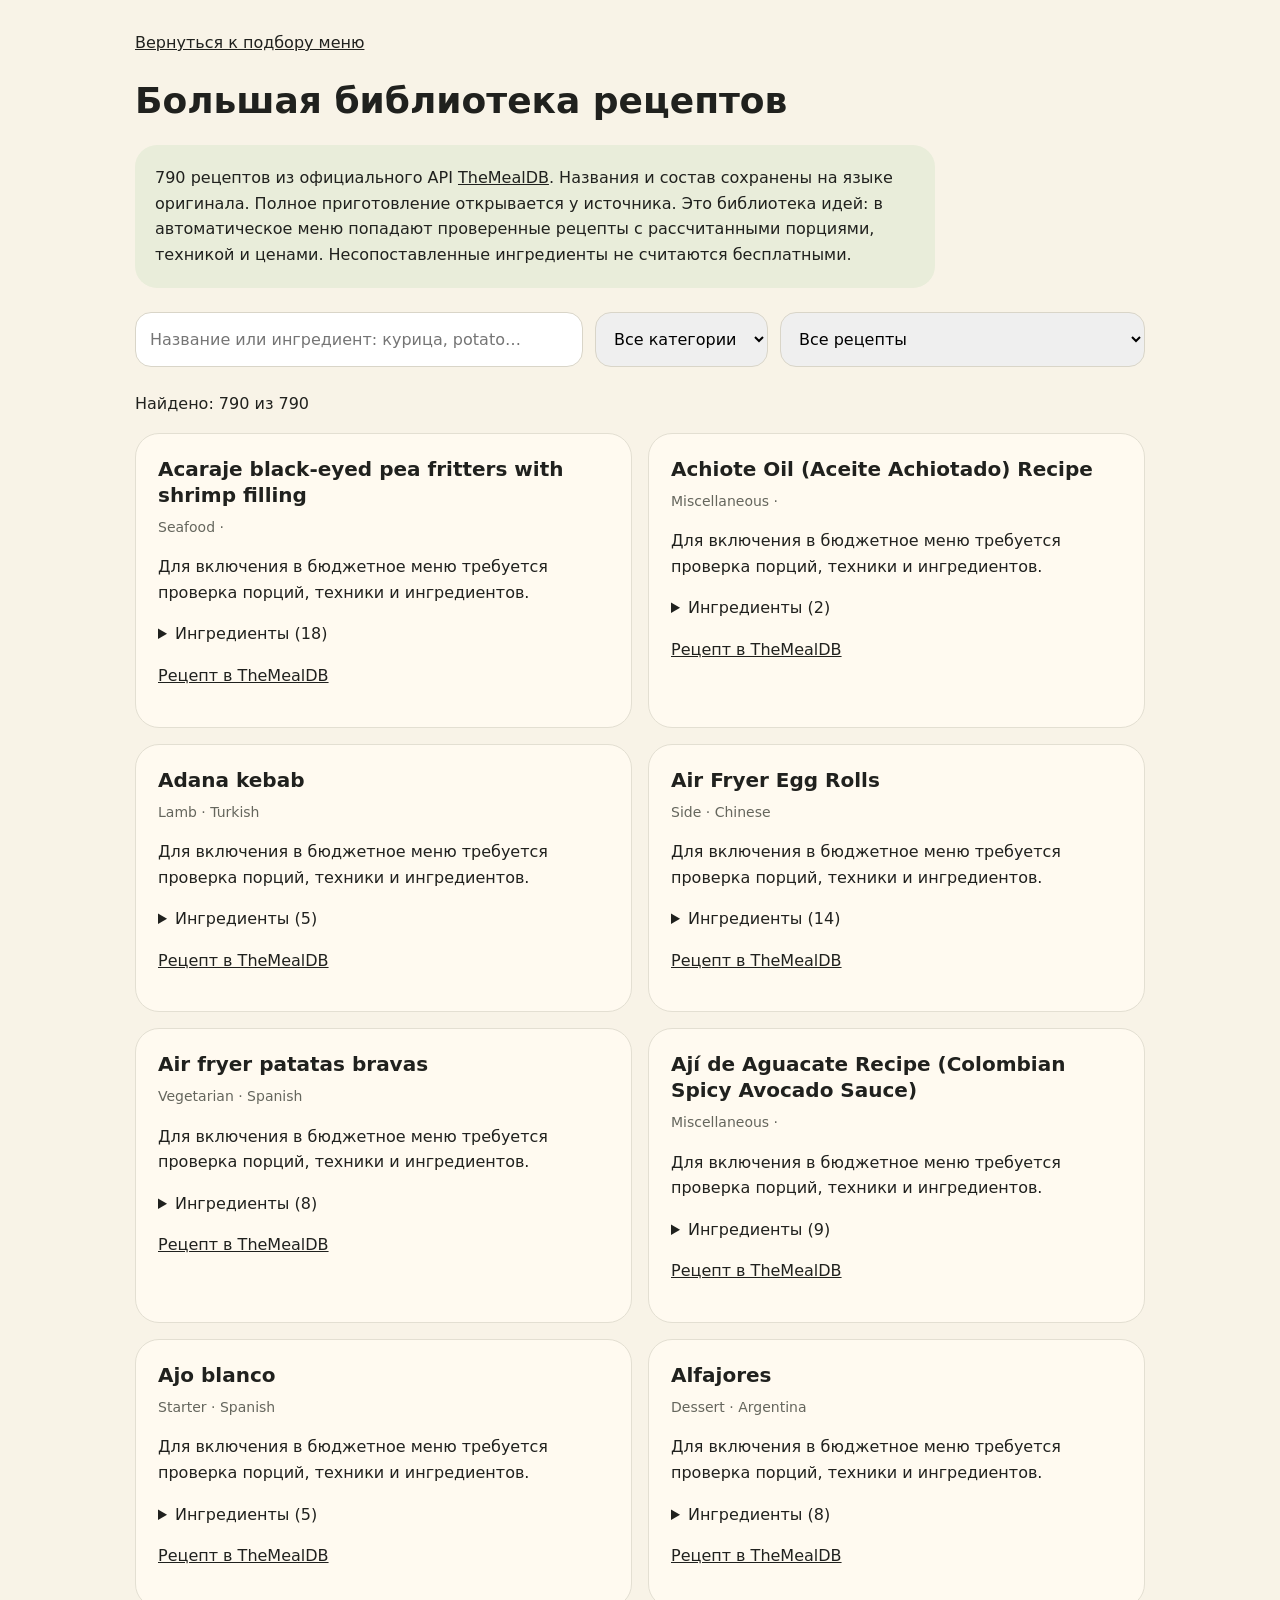
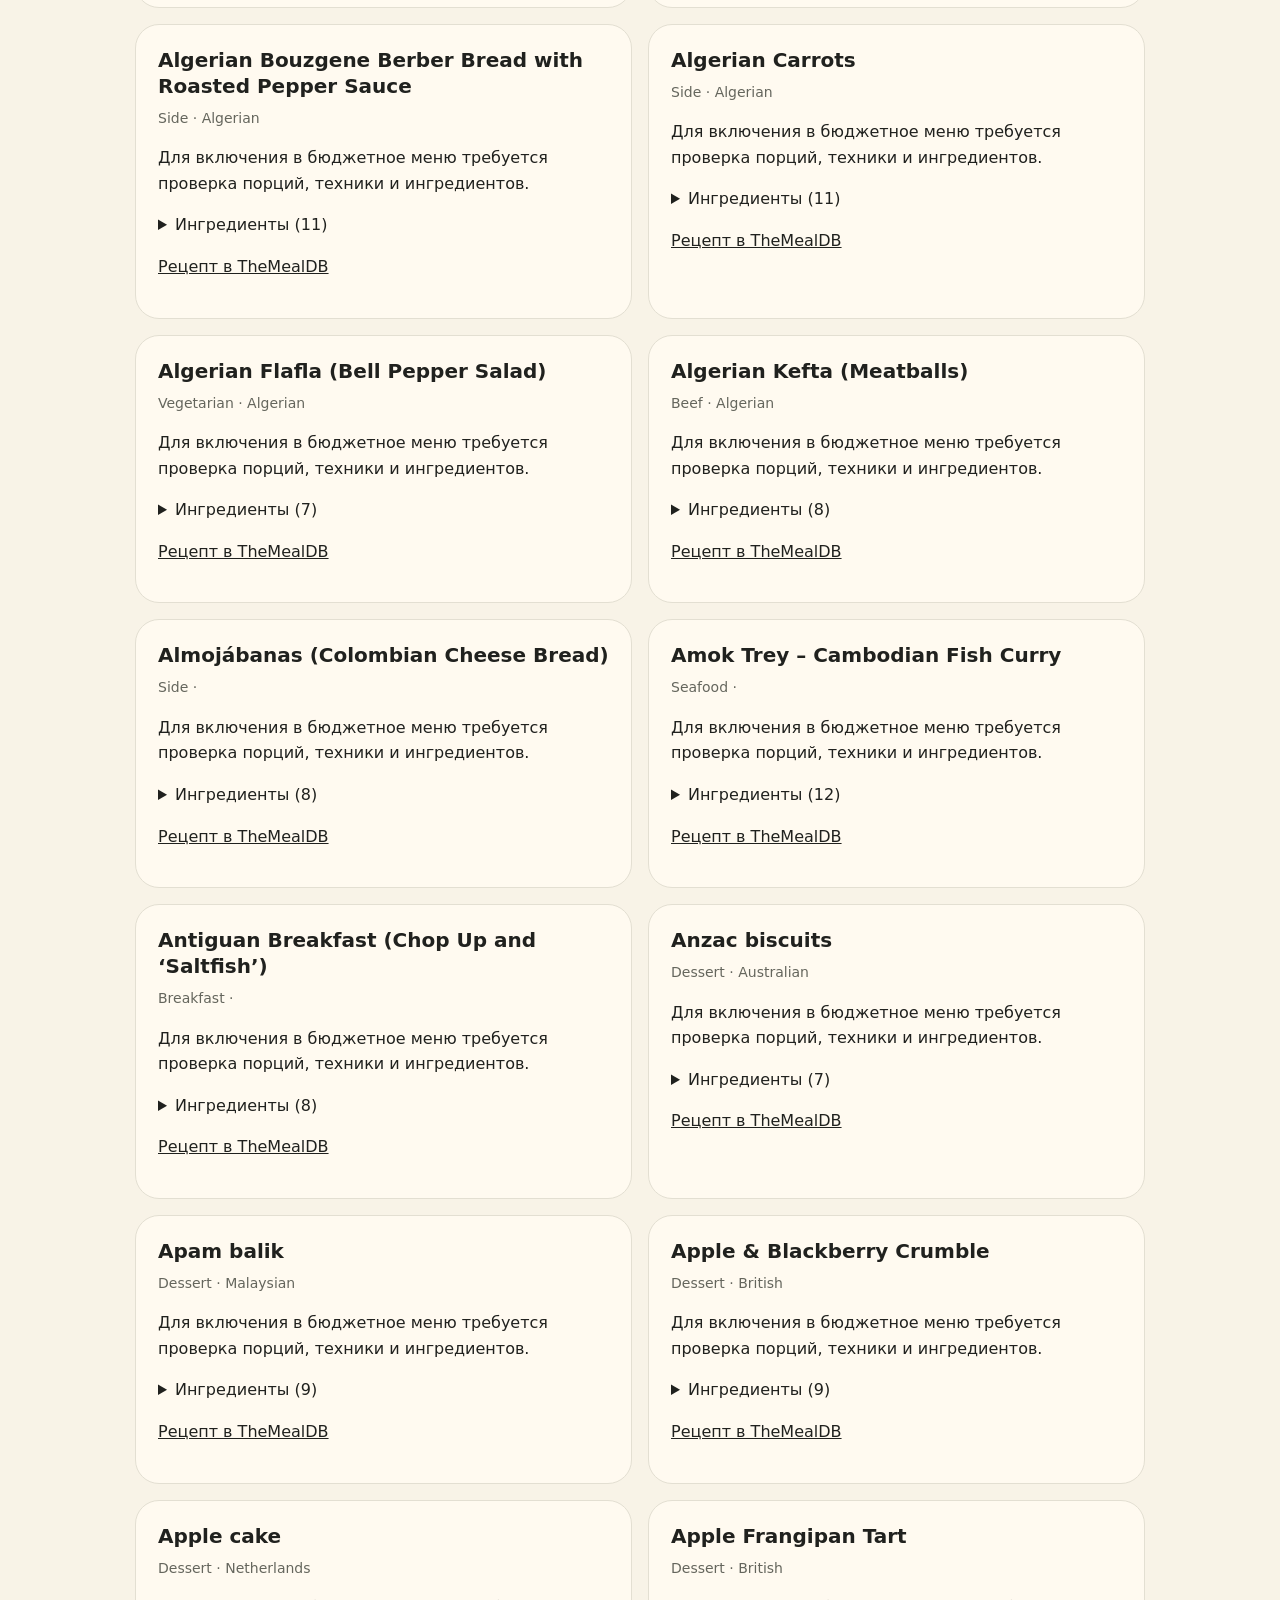
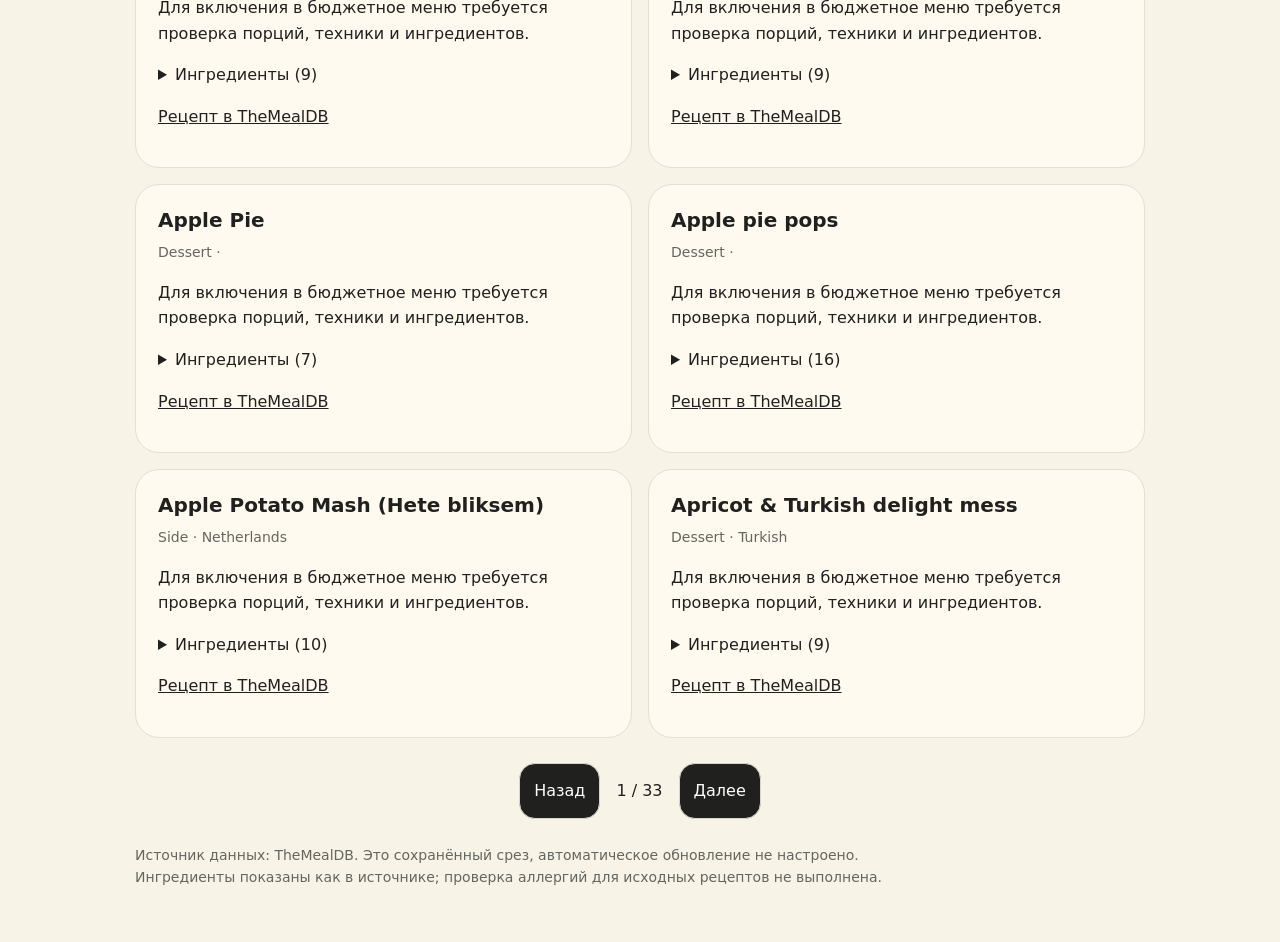
==== recipes.html @ 054d5b86 "Diversify meal families, combine cooking modes, add prepared foods and 790-recipe library" ====
<!doctype html><html lang="ru"><meta charset="utf-8"><meta name="viewport" content="width=device-width,initial-scale=1,viewport-fit=cover"><title>Библиотека рецептов — По вкусу</title><style>
*{box-sizing:border-box}body{margin:0;background:#f8f3e7;color:#20211e;font:16px/1.6 system-ui,sans-serif}main{max-width:1050px;margin:auto;padding:30px max(20px,env(safe-area-inset-left)) calc(40px + env(safe-area-inset-bottom))}a{color:inherit}h1{font-size:36px;line-height:1.15}p{max-width:800px}.note{background:#e9edda;padding:20px;border-radius:22px}.filters{display:flex;flex-wrap:wrap;gap:12px;margin:24px 0}input,select,button{font:inherit;border-radius:16px;padding:14px;border:1px solid #d9d5c8;min-width:0}input{flex:1 1 280px}button{cursor:pointer;background:#20211e;color:white}.list{display:grid;grid-template-columns:repeat(2,minmax(0,1fr));gap:16px}article{min-width:0;background:#fffaf0;border:1px solid #e3dfd2;border-radius:24px;padding:22px;overflow-wrap:anywhere}h2{font-size:20px;line-height:1.3;margin:0 0 8px}.meta{color:#65665d;font-size:14px}ul{padding-left:20px}details{margin-top:15px}summary{cursor:pointer}.paging{display:flex;gap:16px;align-items:center;justify-content:center;margin:25px 0}@media(max-width:650px){.list{grid-template-columns:minmax(0,1fr)}h1{font-size:30px}.filters>*{width:100%}}:focus-visible{outline:3px solid #627d53;outline-offset:3px}</style>
<main><a href="index.html">Вернуться к подбору меню</a><h1>Большая библиотека рецептов</h1><p class="note">790 рецептов из официального API <a href="https://www.themealdb.com/" target="_blank" rel="noopener">TheMealDB</a>. Названия и состав сохранены на языке оригинала. Полное приготовление открывается у источника. Это библиотека идей: в автоматическое меню попадают проверенные рецепты с рассчитанными порциями, техникой и ценами. Несопоставленные ингредиенты не считаются бесплатными.</p>
<div class="filters"><input id="search" type="search" aria-label="Поиск по названию и ингредиентам" placeholder="Название или ингредиент: курица, potato…"><select id="category" aria-label="Категория"><option value="">Все категории</option></select><select id="status" aria-label="Готовность для расчёта"><option value="">Все рецепты</option><option value="adapted">Есть проверенная адаптация в меню</option></select></div><p id="count" role="status">Загружаем библиотеку…</p><div class="list" id="list"></div><div class="paging"><button id="prev">Назад</button><span id="page"></span><button id="next">Далее</button></div><p class="meta">Источник данных: TheMealDB. Это сохранённый срез, автоматическое обновление не настроено. Ингредиенты показаны как в источнике; проверка аллергий для исходных рецептов не выполнена.</p></main>
<script>
const $=id=>document.getElementById(id),escapeHtml=s=>String(s).replace(/[&<>"']/g,c=>({'&':'&amp;','<':'&lt;','>':'&gt;','"':'&quot;',"'":'&#39;'}[c]));let all=[],page=0;const aliases={курица:'chicken',куриц:'chicken',рыба:'fish',рыб:'fish',яйца:'egg',яиц:'egg',картофель:'potato',картош:'potato',паста:'pasta',рис:'rice',капуста:'cabbage',чечевица:'lentil',фасоль:'beans',молоко:'milk',яблоко:'apple',банан:'banana',йогурт:'yogurt',овсянка:'oats'};
function render(){let q=$('search').value.toLowerCase().trim(),key=Object.keys(aliases).find(k=>q.startsWith(k));let rows=all.filter(r=>(!$('category').value||r.category===$('category').value)&&(!$('status').value||r.adapted)&&(!q||(r.title+' '+r.ingredients.map(i=>i.name).join(' ')).toLowerCase().includes(q)||key&&r.ingredients.some(i=>i.key===aliases[key])));page=Math.max(0,Math.min(page,Math.max(0,Math.ceil(rows.length/24)-1)));$('count').textContent='Найдено: '+rows.length+' из '+all.length;$('list').innerHTML=rows.slice(page*24,page*24+24).map(r=>'<article><h2>'+escapeHtml(r.adapted?.title||r.title)+'</h2><div class="meta">'+escapeHtml(r.category||'')+' · '+escapeHtml(r.area||'')+'</div><p>'+(r.adapted?'Есть проверенная адаптация для меню.':'Для включения в бюджетное меню требуется проверка порций, техники и ингредиентов.')+'</p><details><summary>Ингредиенты ('+r.ingredients.length+')</summary><ul>'+r.ingredients.map(i=>'<li>'+escapeHtml(i.name)+' — '+escapeHtml(i.measure)+'</li>').join('')+'</ul>'+(r.unmapped.length?'<p>Ещё не сопоставлено с каталогами: '+r.unmapped.map(escapeHtml).join(', ')+'.</p>':'<p>Ингредиенты предварительно сопоставлены; порции и приготовление требуют проверки.</p>')+'</details><p><a href="'+escapeHtml(r.sourceUrl)+'" target="_blank" rel="noopener">Рецепт в TheMealDB</a></p></article>').join('');$('page').textContent=(page+1)+' / '+Math.max(1,Math.ceil(rows.length/24));$('prev').disabled=page===0;$('next').disabled=(page+1)*24>=rows.length;}
for(const id of ['search','category','status'])$(id).addEventListener(id==='search'?'input':'change',()=>{page=0;render()});$('prev').onclick=()=>{page--;render();window.scrollTo(0,0)};$('next').onclick=()=>{page++;render();window.scrollTo(0,0)};
fetch('recipe-library.json').then(r=>{if(!r.ok)throw Error(r.status);return r.json()}).then(data=>{all=data.recipes;$('category').innerHTML+=[...new Set(all.map(r=>r.category))].sort().map(c=>'<option>'+escapeHtml(c)+'</option>').join('');render()}).catch(()=>{$('count').textContent='Не удалось загрузить библиотеку. Обновите страницу или откройте её через GitHub Pages.'});
</script></html>
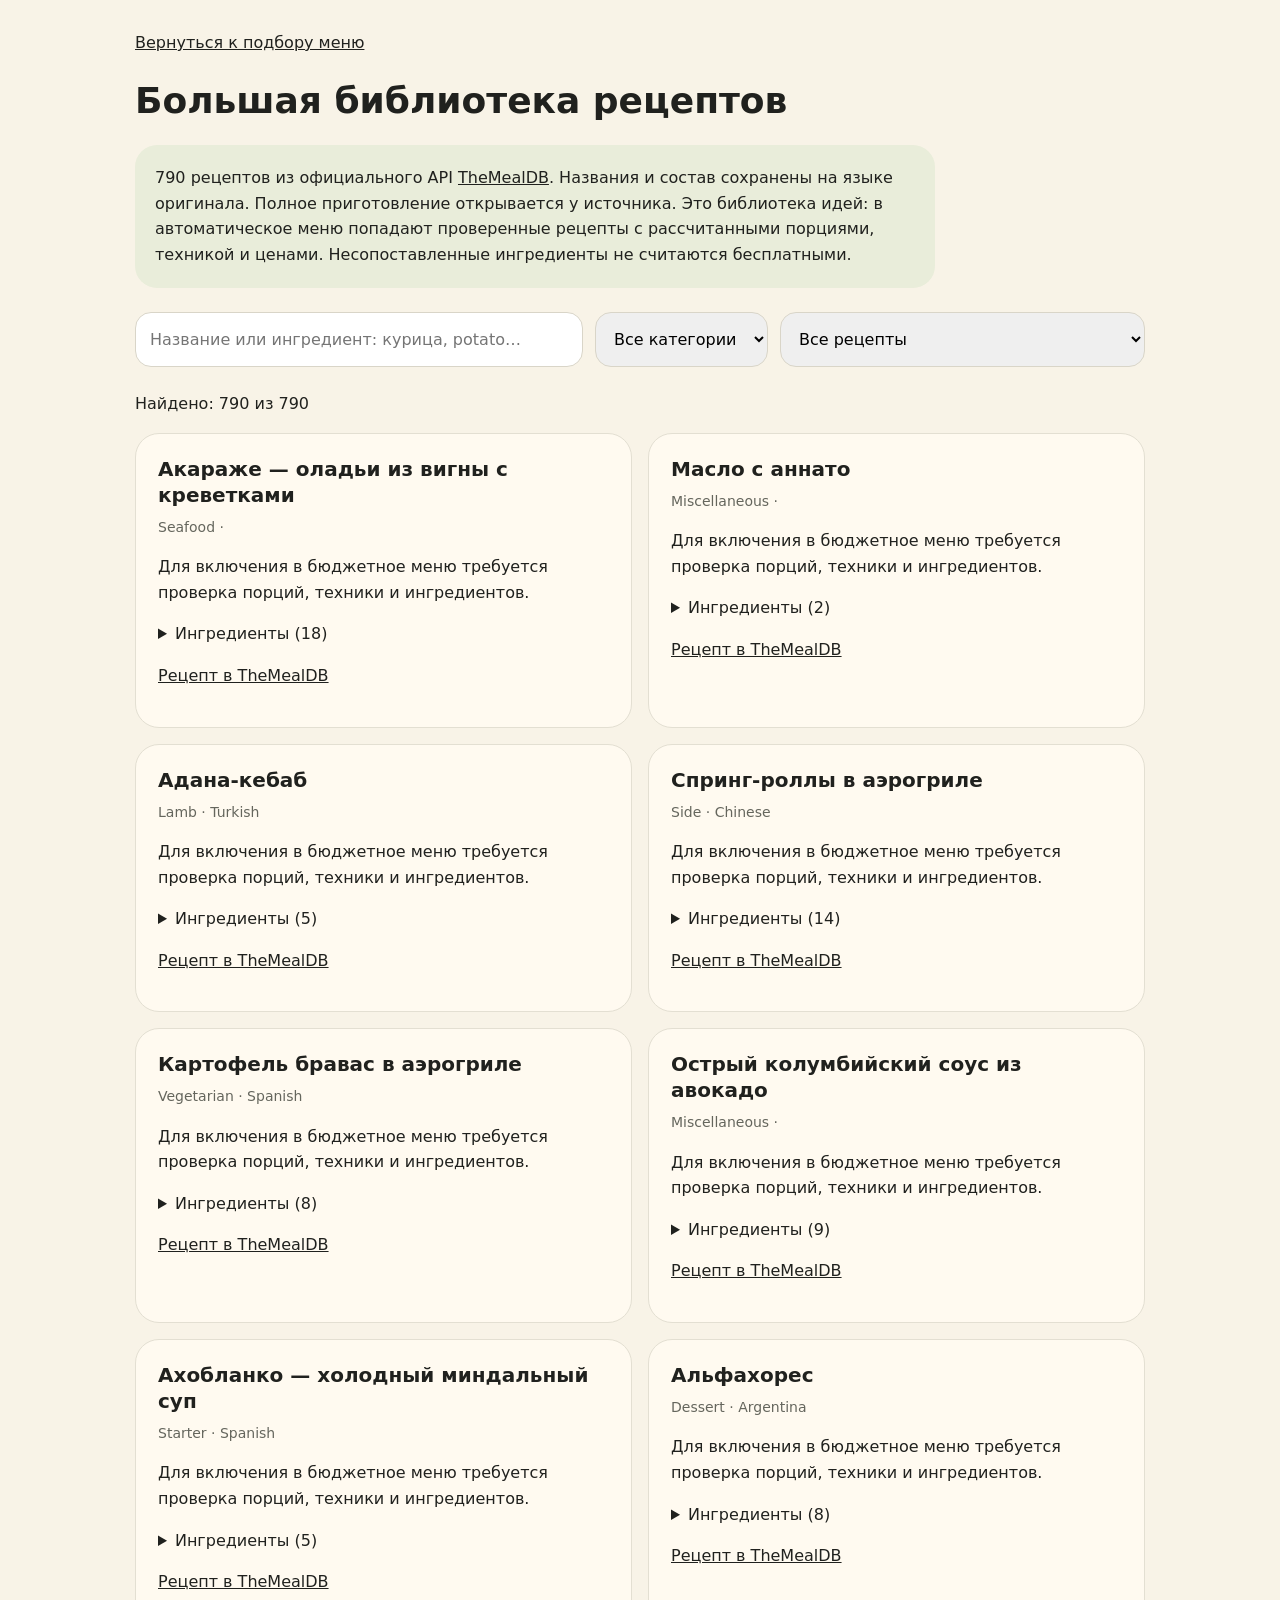
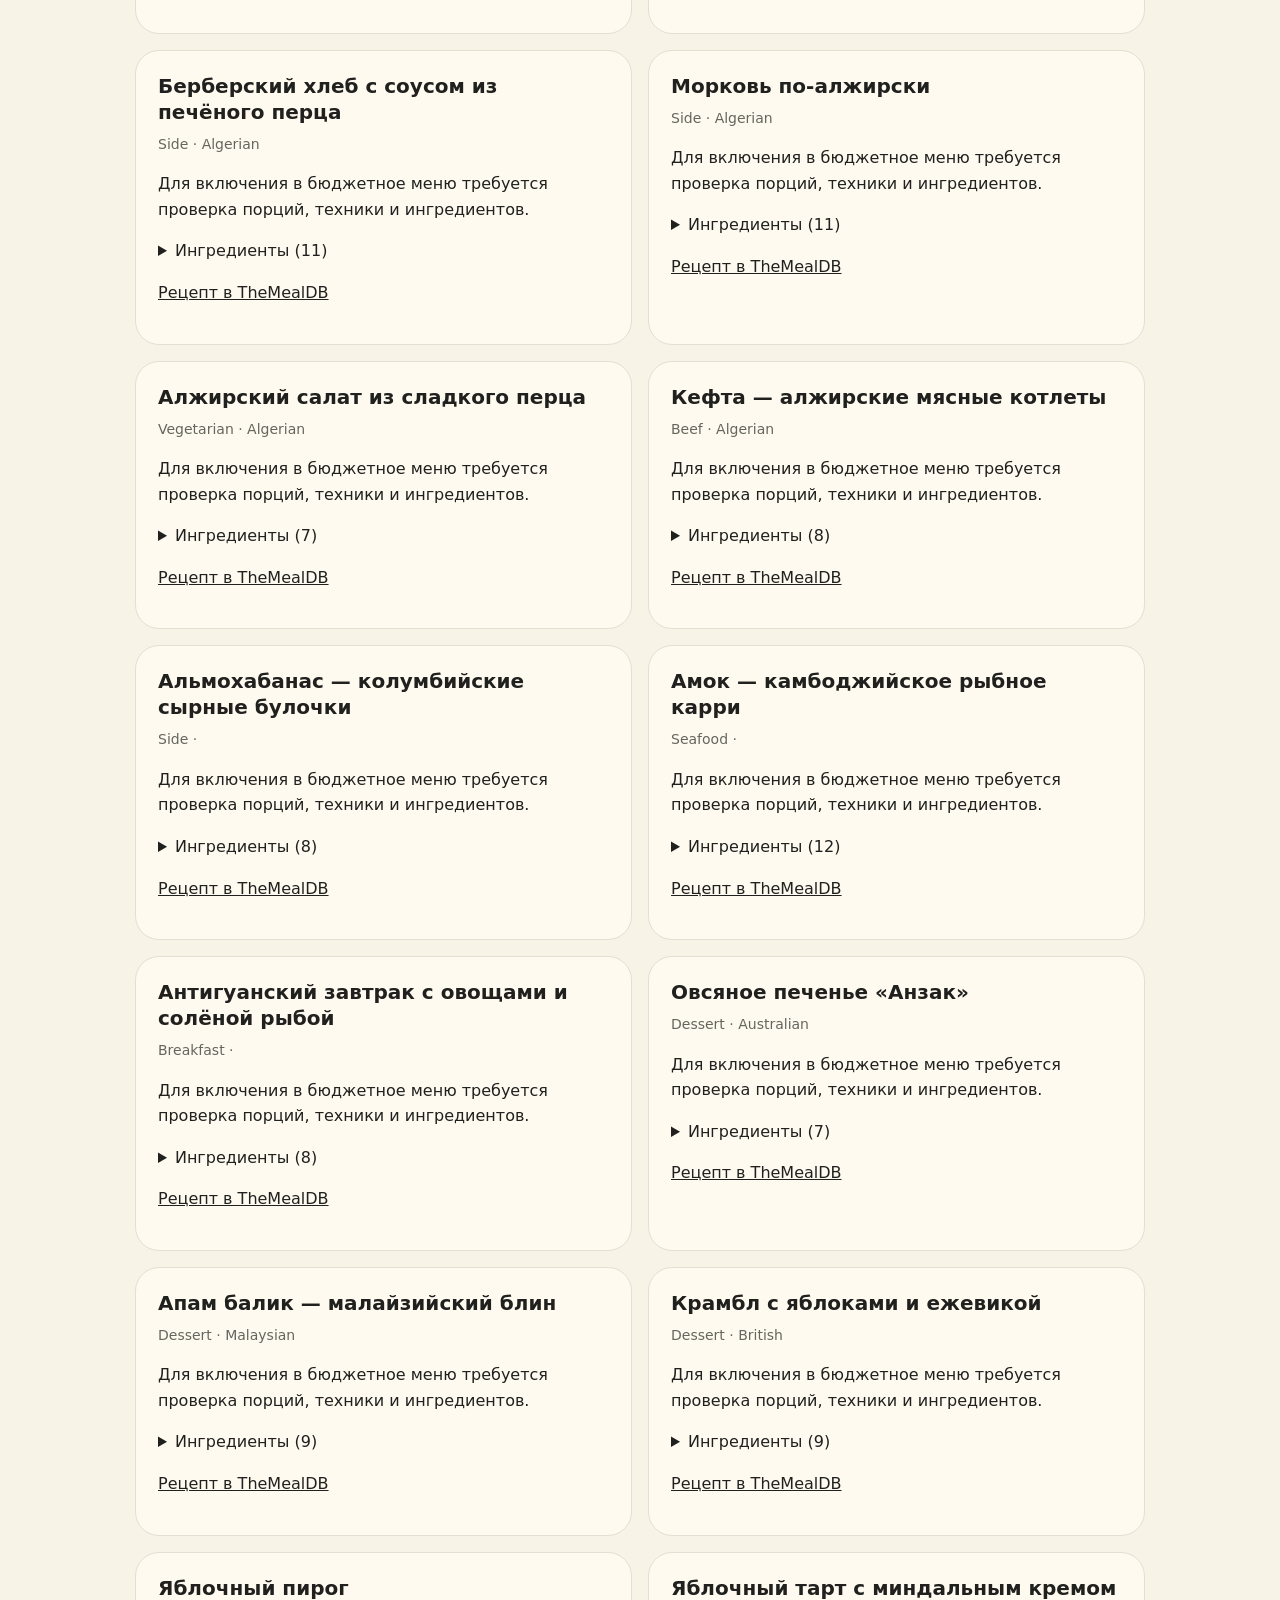
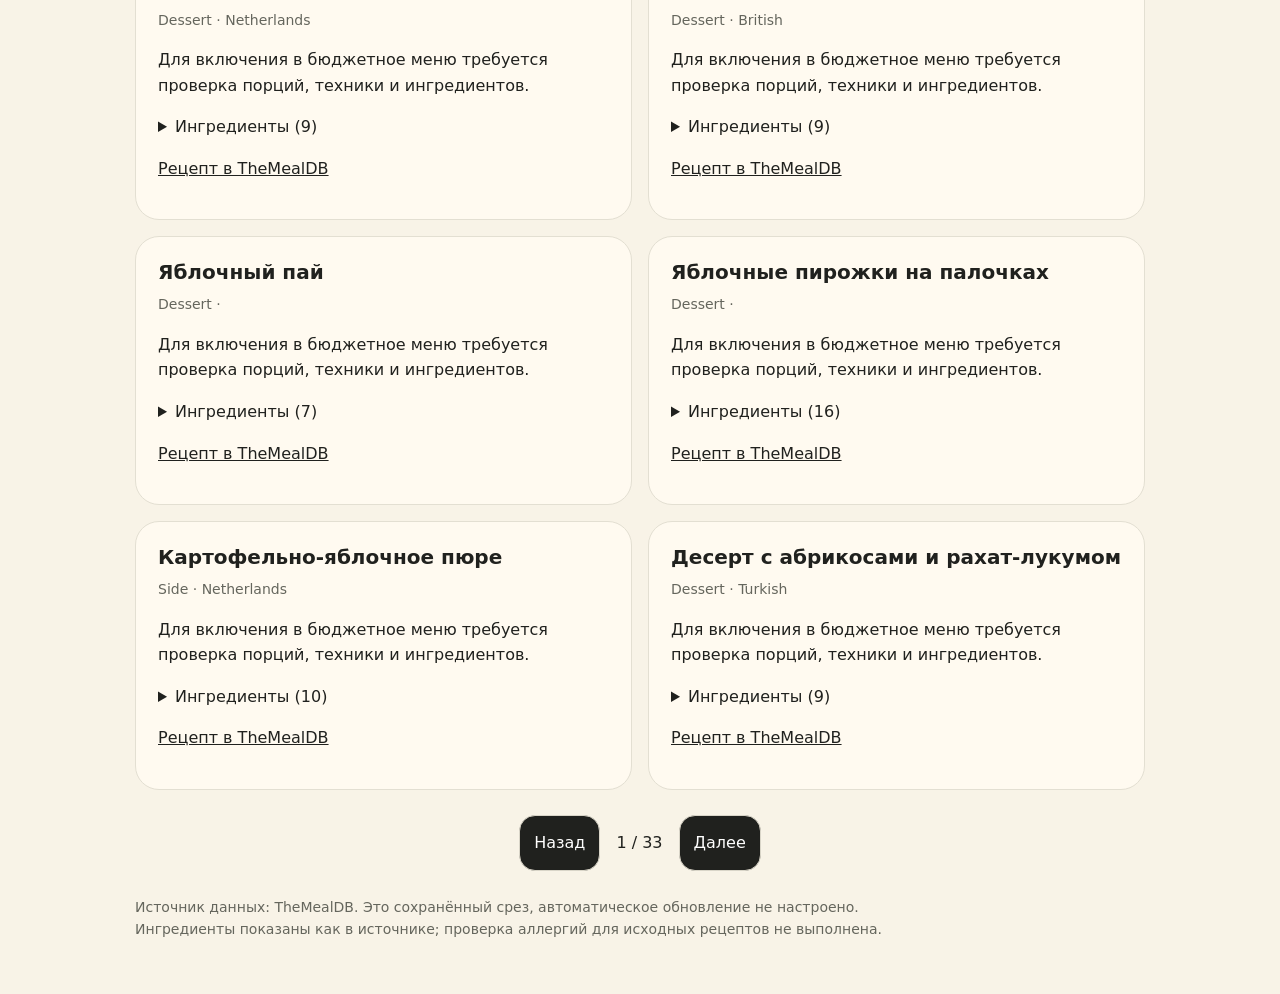
==== commit 62e0e5bb: "Restore original expressive design, family counters and budget slider; localize all 790 recipe names" ====
--- a/recipes.html
+++ b/recipes.html
@@ -2,9 +2,10 @@
 *{box-sizing:border-box}body{margin:0;background:#f8f3e7;color:#20211e;font:16px/1.6 system-ui,sans-serif}main{max-width:1050px;margin:auto;padding:30px max(20px,env(safe-area-inset-left)) calc(40px + env(safe-area-inset-bottom))}a{color:inherit}h1{font-size:36px;line-height:1.15}p{max-width:800px}.note{background:#e9edda;padding:20px;border-radius:22px}.filters{display:flex;flex-wrap:wrap;gap:12px;margin:24px 0}input,select,button{font:inherit;border-radius:16px;padding:14px;border:1px solid #d9d5c8;min-width:0}input{flex:1 1 280px}button{cursor:pointer;background:#20211e;color:white}.list{display:grid;grid-template-columns:repeat(2,minmax(0,1fr));gap:16px}article{min-width:0;background:#fffaf0;border:1px solid #e3dfd2;border-radius:24px;padding:22px;overflow-wrap:anywhere}h2{font-size:20px;line-height:1.3;margin:0 0 8px}.meta{color:#65665d;font-size:14px}ul{padding-left:20px}details{margin-top:15px}summary{cursor:pointer}.paging{display:flex;gap:16px;align-items:center;justify-content:center;margin:25px 0}@media(max-width:650px){.list{grid-template-columns:minmax(0,1fr)}h1{font-size:30px}.filters>*{width:100%}}:focus-visible{outline:3px solid #627d53;outline-offset:3px}</style>
 <main><a href="index.html">Вернуться к подбору меню</a><h1>Большая библиотека рецептов</h1><p class="note">790 рецептов из официального API <a href="https://www.themealdb.com/" target="_blank" rel="noopener">TheMealDB</a>. Названия и состав сохранены на языке оригинала. Полное приготовление открывается у источника. Это библиотека идей: в автоматическое меню попадают проверенные рецепты с рассчитанными порциями, техникой и ценами. Несопоставленные ингредиенты не считаются бесплатными.</p>
 <div class="filters"><input id="search" type="search" aria-label="Поиск по названию и ингредиентам" placeholder="Название или ингредиент: курица, potato…"><select id="category" aria-label="Категория"><option value="">Все категории</option></select><select id="status" aria-label="Готовность для расчёта"><option value="">Все рецепты</option><option value="adapted">Есть проверенная адаптация в меню</option></select></div><p id="count" role="status">Загружаем библиотеку…</p><div class="list" id="list"></div><div class="paging"><button id="prev">Назад</button><span id="page"></span><button id="next">Далее</button></div><p class="meta">Источник данных: TheMealDB. Это сохранённый срез, автоматическое обновление не настроено. Ингредиенты показаны как в источнике; проверка аллергий для исходных рецептов не выполнена.</p></main>
-<script>
+<script type="module">
+import {recipeNames} from "./src/titles-ru.mjs";
 const $=id=>document.getElementById(id),escapeHtml=s=>String(s).replace(/[&<>"']/g,c=>({'&':'&amp;','<':'&lt;','>':'&gt;','"':'&quot;',"'":'&#39;'}[c]));let all=[],page=0;const aliases={курица:'chicken',куриц:'chicken',рыба:'fish',рыб:'fish',яйца:'egg',яиц:'egg',картофель:'potato',картош:'potato',паста:'pasta',рис:'rice',капуста:'cabbage',чечевица:'lentil',фасоль:'beans',молоко:'milk',яблоко:'apple',банан:'banana',йогурт:'yogurt',овсянка:'oats'};
-function render(){let q=$('search').value.toLowerCase().trim(),key=Object.keys(aliases).find(k=>q.startsWith(k));let rows=all.filter(r=>(!$('category').value||r.category===$('category').value)&&(!$('status').value||r.adapted)&&(!q||(r.title+' '+r.ingredients.map(i=>i.name).join(' ')).toLowerCase().includes(q)||key&&r.ingredients.some(i=>i.key===aliases[key])));page=Math.max(0,Math.min(page,Math.max(0,Math.ceil(rows.length/24)-1)));$('count').textContent='Найдено: '+rows.length+' из '+all.length;$('list').innerHTML=rows.slice(page*24,page*24+24).map(r=>'<article><h2>'+escapeHtml(r.adapted?.title||r.title)+'</h2><div class="meta">'+escapeHtml(r.category||'')+' · '+escapeHtml(r.area||'')+'</div><p>'+(r.adapted?'Есть проверенная адаптация для меню.':'Для включения в бюджетное меню требуется проверка порций, техники и ингредиентов.')+'</p><details><summary>Ингредиенты ('+r.ingredients.length+')</summary><ul>'+r.ingredients.map(i=>'<li>'+escapeHtml(i.name)+' — '+escapeHtml(i.measure)+'</li>').join('')+'</ul>'+(r.unmapped.length?'<p>Ещё не сопоставлено с каталогами: '+r.unmapped.map(escapeHtml).join(', ')+'.</p>':'<p>Ингредиенты предварительно сопоставлены; порции и приготовление требуют проверки.</p>')+'</details><p><a href="'+escapeHtml(r.sourceUrl)+'" target="_blank" rel="noopener">Рецепт в TheMealDB</a></p></article>').join('');$('page').textContent=(page+1)+' / '+Math.max(1,Math.ceil(rows.length/24));$('prev').disabled=page===0;$('next').disabled=(page+1)*24>=rows.length;}
+function render(){let q=$('search').value.toLowerCase().trim(),key=Object.keys(aliases).find(k=>q.startsWith(k));let rows=all.filter(r=>(!$('category').value||r.category===$('category').value)&&(!$('status').value||r.adapted)&&(!q||(r.title+' '+(r.sourceTitle||'')+' '+r.ingredients.map(i=>i.name).join(' ')).toLowerCase().includes(q)||key&&r.ingredients.some(i=>i.key===aliases[key])));page=Math.max(0,Math.min(page,Math.max(0,Math.ceil(rows.length/24)-1)));$('count').textContent='Найдено: '+rows.length+' из '+all.length;$('list').innerHTML=rows.slice(page*24,page*24+24).map(r=>'<article><h2>'+escapeHtml(r.adapted?.title||r.title)+'</h2><div class="meta">'+escapeHtml(r.category||'')+' · '+escapeHtml(r.area||'')+'</div><p>'+(r.adapted?'Есть проверенная адаптация для меню.':'Для включения в бюджетное меню требуется проверка порций, техники и ингредиентов.')+'</p><details><summary>Ингредиенты ('+r.ingredients.length+')</summary><ul>'+r.ingredients.map(i=>'<li>'+escapeHtml(i.name)+' — '+escapeHtml(i.measure)+'</li>').join('')+'</ul>'+(r.unmapped.length?'<p>Ещё не сопоставлено с каталогами: '+r.unmapped.map(escapeHtml).join(', ')+'.</p>':'<p>Ингредиенты предварительно сопоставлены; порции и приготовление требуют проверки.</p>')+'</details><p><a href="'+escapeHtml(r.sourceUrl)+'" target="_blank" rel="noopener">Рецепт в TheMealDB</a></p></article>').join('');$('page').textContent=(page+1)+' / '+Math.max(1,Math.ceil(rows.length/24));$('prev').disabled=page===0;$('next').disabled=(page+1)*24>=rows.length;}
 for(const id of ['search','category','status'])$(id).addEventListener(id==='search'?'input':'change',()=>{page=0;render()});$('prev').onclick=()=>{page--;render();window.scrollTo(0,0)};$('next').onclick=()=>{page++;render();window.scrollTo(0,0)};
-fetch('recipe-library.json').then(r=>{if(!r.ok)throw Error(r.status);return r.json()}).then(data=>{all=data.recipes;$('category').innerHTML+=[...new Set(all.map(r=>r.category))].sort().map(c=>'<option>'+escapeHtml(c)+'</option>').join('');render()}).catch(()=>{$('count').textContent='Не удалось загрузить библиотеку. Обновите страницу или откройте её через GitHub Pages.'});
+fetch('recipe-library.json').then(r=>{if(!r.ok)throw Error(r.status);return r.json()}).then(data=>{all=data.recipes.map(r=>({...r,sourceTitle:r.title,title:recipeNames[r.id]||r.title}));$('category').innerHTML+=[...new Set(all.map(r=>r.category))].sort().map(c=>'<option>'+escapeHtml(c)+'</option>').join('');render()}).catch(()=>{$('count').textContent='Не удалось загрузить библиотеку. Обновите страницу или откройте её через GitHub Pages.'});
 </script></html>
